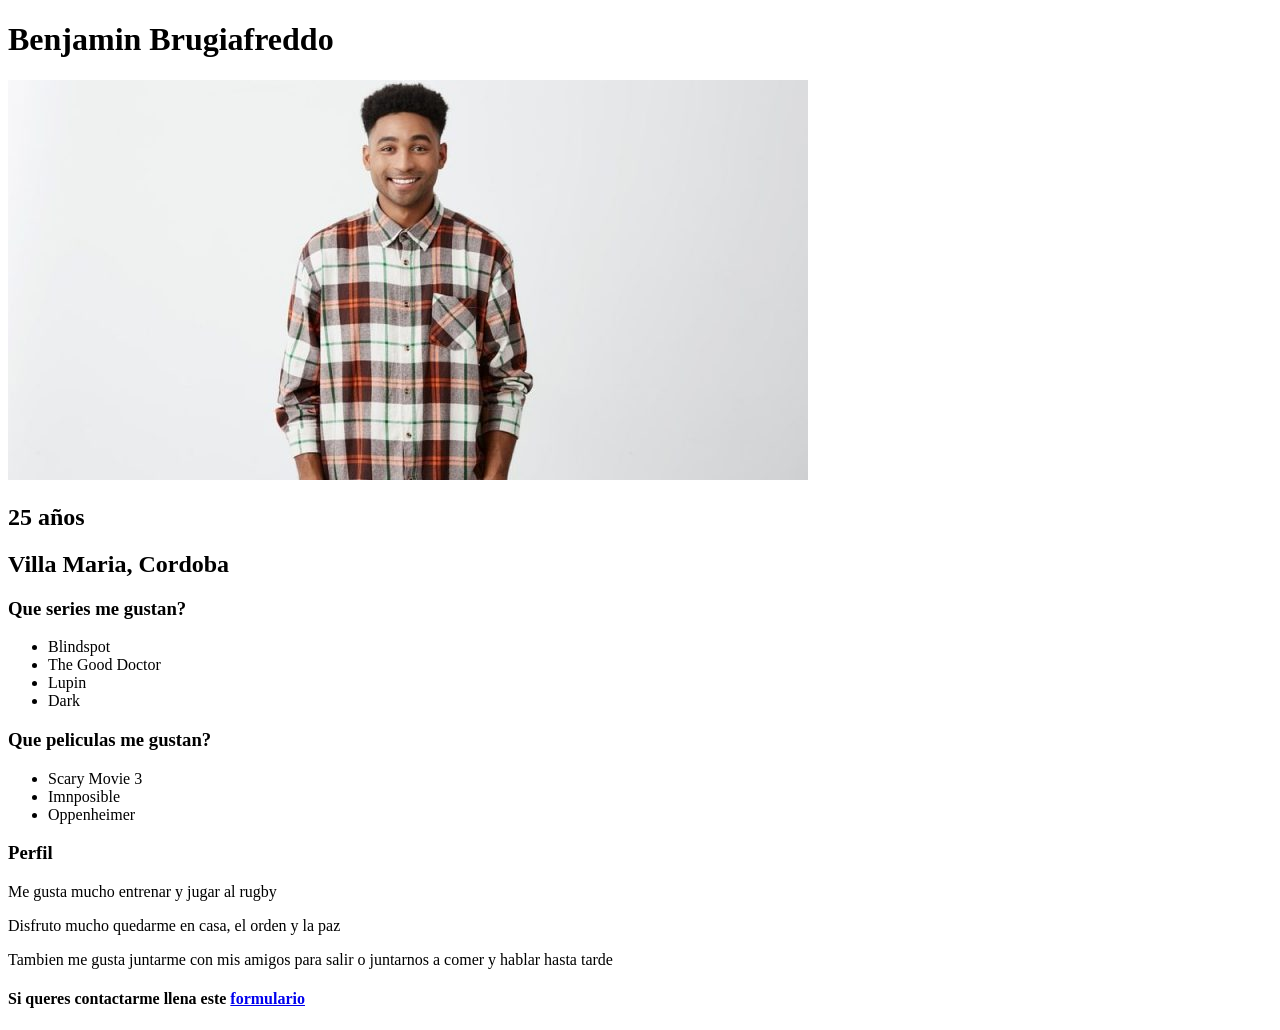
==== index.html @ 3d64655e "creando el repositorio de tareaCV" ====
<!DOCTYPE html>
<html lang="en">
<head>
    <meta charset="UTF-8">
    <meta name="viewport" content="width=device-width, initial-scale=1.0">
    <title>Curriculum Vitae</title>
</head>
<body>
    <h1>Benjamin Brugiafreddo</h1>
    <img src="img/persona.jpg" alt="Persona mirando hacia el frente">
    <h2>25 años</h2>
    <h2>Villa Maria, Cordoba</h2>
    <h3>Que series me gustan?</h3>
    <ul>
        <li>Blindspot</li>
        <li>The Good Doctor</li>
        <li>Lupin</li>
        <li>Dark</li>
    </ul>
    <h3>Que peliculas me gustan?</h3>
    <ul>
        <li>Scary Movie 3</li>
        <li>Imnposible</li>
        <li>Oppenheimer</li>
    </ul>
    <h3>Perfil</h3>
    <p>Me gusta mucho entrenar y jugar al rugby</p>
    <p>Disfruto mucho quedarme en casa, el orden y la paz</p>
    <p>Tambien me gusta juntarme con mis amigos para salir o juntarnos a comer y hablar hasta tarde</p>
    <h4>Si queres contactarme llena este <a href="formulario.html">formulario</a></h4>
</body>
</html>
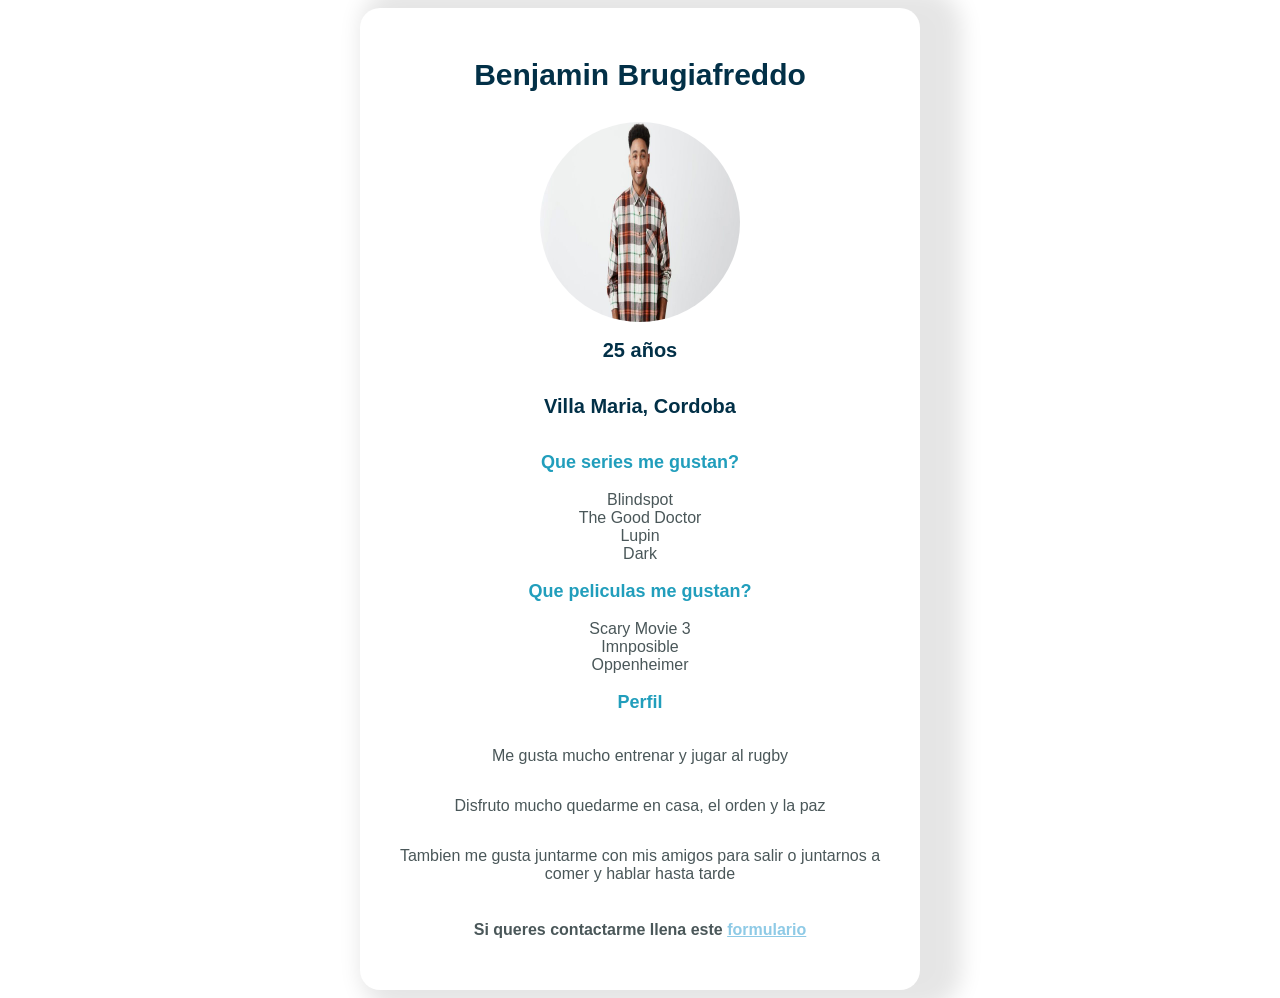
==== commit cd635dee: "se agrego hoja de estilos y estilos para el cv" ====
--- a/index.html
+++ b/index.html
@@ -3,30 +3,33 @@
 <head>
     <meta charset="UTF-8">
     <meta name="viewport" content="width=device-width, initial-scale=1.0">
+    <link rel="stylesheet" href="style.css">
     <title>Curriculum Vitae</title>
 </head>
 <body>
-    <h1>Benjamin Brugiafreddo</h1>
-    <img src="img/persona.jpg" alt="Persona mirando hacia el frente">
-    <h2>25 años</h2>
-    <h2>Villa Maria, Cordoba</h2>
-    <h3>Que series me gustan?</h3>
-    <ul>
-        <li>Blindspot</li>
-        <li>The Good Doctor</li>
-        <li>Lupin</li>
-        <li>Dark</li>
-    </ul>
-    <h3>Que peliculas me gustan?</h3>
-    <ul>
-        <li>Scary Movie 3</li>
-        <li>Imnposible</li>
-        <li>Oppenheimer</li>
-    </ul>
-    <h3>Perfil</h3>
-    <p>Me gusta mucho entrenar y jugar al rugby</p>
-    <p>Disfruto mucho quedarme en casa, el orden y la paz</p>
-    <p>Tambien me gusta juntarme con mis amigos para salir o juntarnos a comer y hablar hasta tarde</p>
-    <h4>Si queres contactarme llena este <a href="formulario.html">formulario</a></h4>
+    <div class="tarjetaPresentacion">
+        <h1 class="tituloPrincipal">Benjamin Brugiafreddo</h1>
+        <img class="imagenPrincipal" src="img/persona.jpg" alt="Persona mirando hacia el frente">
+        <h2 class="tituloSecundario">25 años</h2>
+        <h2 class="tituloSecundario">Villa Maria, Cordoba</h2>
+        <h3 class="tituloTercero">Que series me gustan?</h3>
+        <ul class="listaDesordenada">
+            <li>Blindspot</li>
+            <li>The Good Doctor</li>
+            <li>Lupin</li>
+            <li>Dark</li>
+        </ul>
+        <h3 class="tituloTercero">Que peliculas me gustan?</h3>
+        <ul class="listaDesordenada">
+            <li>Scary Movie 3</li>
+            <li>Imnposible</li>
+            <li>Oppenheimer</li>
+        </ul>
+        <h3 class="tituloTercero">Perfil</h3>
+        <p>Me gusta mucho entrenar y jugar al rugby</p>
+        <p>Disfruto mucho quedarme en casa, el orden y la paz</p>
+        <p>Tambien me gusta juntarme con mis amigos para salir o juntarnos a comer y hablar hasta tarde</p>
+        <h4>Si queres contactarme llena este <a href="formulario.html">formulario</a></h4>
+    </div>
 </body>
 </html>
--- a/style.css
+++ b/style.css
@@ -0,0 +1,61 @@
+body{
+    display:flex;
+    justify-content: center;
+}
+
+.tarjetaPresentacion{
+    background-color: white;
+    display: flex;
+    flex-direction: column;
+    justify-content: center;
+    align-items: center;
+    font-family: sans-serif;
+    width: 500px;
+    border-radius: 20px;
+    box-shadow: 21px 0px 21px 21px rgba(0,0,0,0.1);
+    padding: 30px;
+}
+
+.tituloPrincipal{
+    color: #023047;
+    font-weight: bold;
+    font-size: 30px;
+    margin-bottom: 30px;
+}
+
+.tituloSecundario{
+    color: #023047;
+    font-weight: bold; 
+    font-size: 20px; 
+}
+
+.tituloTercero{
+    font-size: 18px;
+    color: #219ebc;
+}
+
+.imagenPrincipal{
+    width: 200px;
+    height: 200px;
+    border-radius: 100%;
+}
+
+.listaDesordenada{
+    text-decoration: none;
+    list-style: none;
+    color: #4a5759;
+    text-align: center;
+    font-weight: lighter;
+    margin: 0px;
+    padding: 0;
+}
+
+p, h4{
+    color: #4a5759;
+    text-align: center;
+}
+
+a{
+    color: #8ecae6;
+}
+
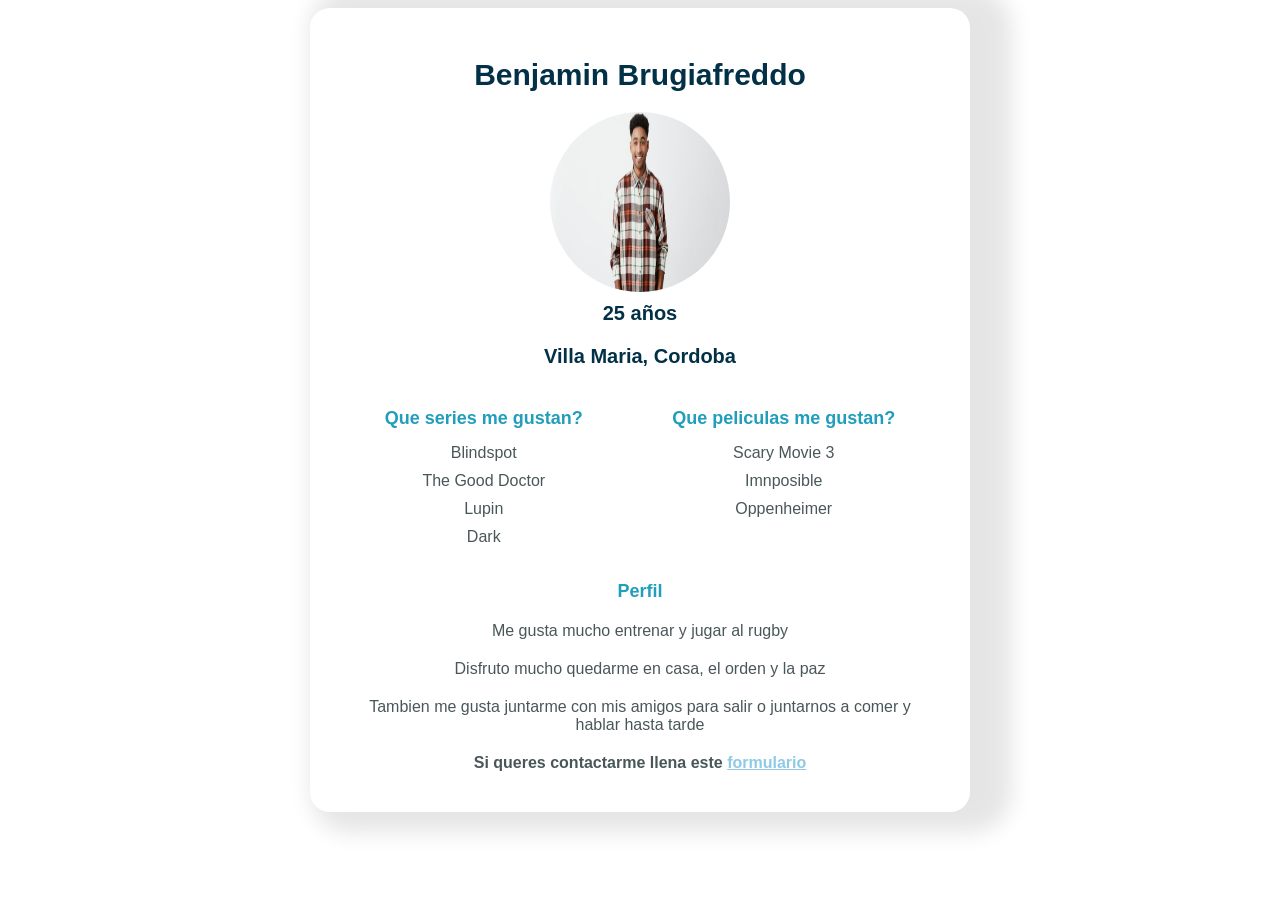
==== commit 6dfea225: "se modifico la seccion de peliculas y series que me gustan" ====
--- a/index.html
+++ b/index.html
@@ -12,19 +12,26 @@
         <img class="imagenPrincipal" src="img/persona.jpg" alt="Persona mirando hacia el frente">
         <h2 class="tituloSecundario">25 años</h2>
         <h2 class="tituloSecundario">Villa Maria, Cordoba</h2>
-        <h3 class="tituloTercero">Que series me gustan?</h3>
-        <ul class="listaDesordenada">
-            <li>Blindspot</li>
-            <li>The Good Doctor</li>
-            <li>Lupin</li>
-            <li>Dark</li>
-        </ul>
-        <h3 class="tituloTercero">Que peliculas me gustan?</h3>
-        <ul class="listaDesordenada">
-            <li>Scary Movie 3</li>
-            <li>Imnposible</li>
-            <li>Oppenheimer</li>
-        </ul>
+        <div class="contenedorListas">
+            <div class="contenedorLista">
+                <h3 class="tituloTercero">Que series me gustan?</h3>
+                <ul class="listaDesordenada">
+                    <li>Blindspot</li>
+                    <li>The Good Doctor</li>
+                    <li>Lupin</li>
+                    <li>Dark</li>
+                </ul>
+            </div>
+            <div class="contenedorLista">
+                <h3 class="tituloTercero">Que peliculas me gustan?</h3>
+                <ul class="listaDesordenada">
+                    <li>Scary Movie 3</li>
+                    <li>Imnposible</li>
+                    <li>Oppenheimer</li>
+                </ul> 
+            </div>  
+        </div>
+        
         <h3 class="tituloTercero">Perfil</h3>
         <p>Me gusta mucho entrenar y jugar al rugby</p>
         <p>Disfruto mucho quedarme en casa, el orden y la paz</p>
--- a/style.css
+++ b/style.css
@@ -10,7 +10,7 @@
     justify-content: center;
     align-items: center;
     font-family: sans-serif;
-    width: 500px;
+    width: 600px;
     border-radius: 20px;
     box-shadow: 21px 0px 21px 21px rgba(0,0,0,0.1);
     padding: 30px;
@@ -20,23 +20,25 @@
     color: #023047;
     font-weight: bold;
     font-size: 30px;
-    margin-bottom: 30px;
+    margin: 20px;
 }
 
 .tituloSecundario{
     color: #023047;
     font-weight: bold; 
     font-size: 20px; 
+    margin: 10px;
 }
 
 .tituloTercero{
     font-size: 18px;
     color: #219ebc;
+    margin: 10px;
 }
 
 .imagenPrincipal{
-    width: 200px;
-    height: 200px;
+    width: 180px;
+    height: 180px;
     border-radius: 100%;
 }
 
@@ -50,9 +52,27 @@
     padding: 0;
 }
 
+li{
+    padding: 5px;
+}
+
+.contenedorListas{
+    display: flex;
+    justify-content: space-around;
+    flex-direction: row;
+    width: 100%;
+}
+
+.contenedorLista{
+    text-align: center;
+    margin: 10px;
+    padding: 10px;
+}
+
 p, h4{
     color: #4a5759;
     text-align: center;
+    margin: 10px;
 }
 
 a{
